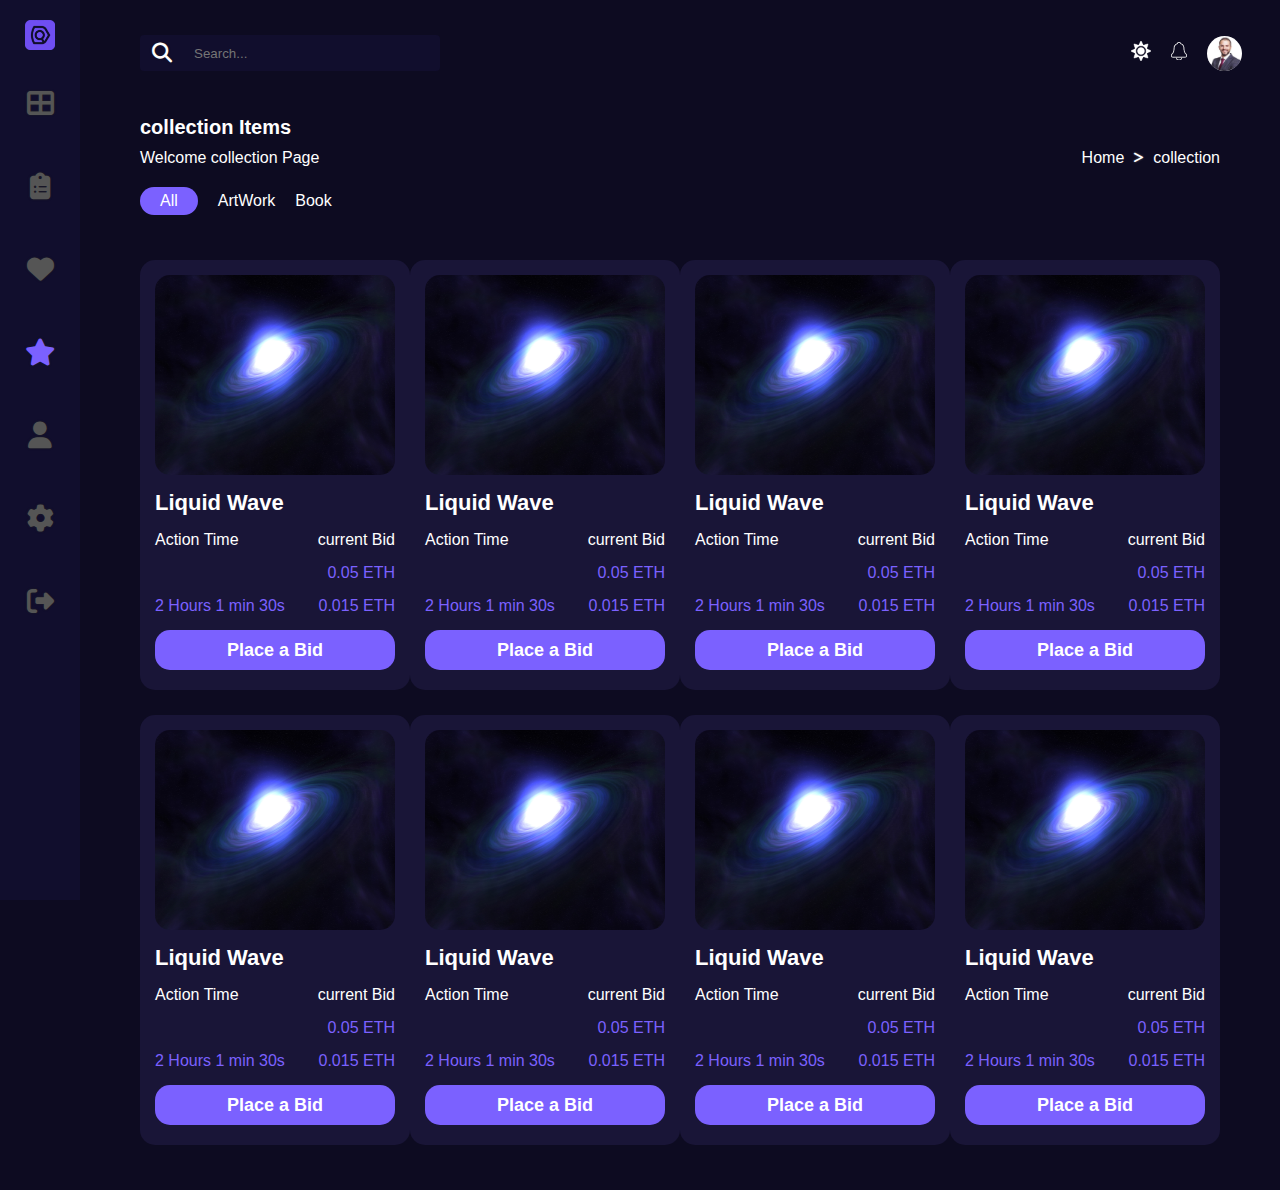
==== collection.html @ 8dcb8c50 "Navagation paths are added" ====
<!DOCTYPE html>
<html lang="en">
  <head>
    <meta charset="UTF-8" />
    <meta name="viewport" content="width=device-width, initial-scale=1.0" />
    <title>NFT MarketPlace</title>
    <link rel="stylesheet" href="style.css" />
    <link
      rel="stylesheet"
      href="https://cdnjs.cloudflare.com/ajax/libs/font-awesome/6.6.0/css/all.min.css"
    />
  </head>
  <body>
    <!-- Sidebar -->
    <nav class="sidebar">
      <div class="logo">
        <img src="Assets/images/logo.png" alt="Logo" />
      </div>
      <ul class="nav-links">
        <li>
          <a href="#"
            ><i class="fa-solid fa-table-cells-large"></i></a>
        </li>
        <li>
          <a href="#"
            ><i class="fa-solid fa-clipboard-list"></i></a>
        </li>
        <li>
          <a href="/Saved.html"
            ><i class="fa-solid fa-heart"></i></a>
        </li>
        <li>
          <a href="/collection.html"
            ><i class="fa-solid fa-star"  style="color: #7B61FF;"></i></a>
        </li>
        <li>
          <a href="/profile.html"
            ><i class="fa-solid fa-user"></i></a>
        </li>
        <li>
          <a href="/setting.html"
            ><i class="fa-solid fa-gear"></i></a>
        </li>
        <li>
          <a href="#"
            ><i class="fa-solid fa-right-from-bracket"></i></a>
        </li>
      </ul>
    </nav>

    <!-- Bottom Navbar for Mobile Devices -->
    <nav class="bottom-navbar">
      <ul class="bottom-nav-links">
        <li>
          <a href="#"
            ><img src="Assets/images/dashboard.svg" alt="Home" class="svg"
          /></a>
        </li>
        <li>
          <a href="#"
            ><img src="Assets/images/bid-active.png" alt="bid" class="svg"
          /></a>
        </li>
        <li>
          <a href="#"
            ><img src="Assets/images/heart.svg" alt="saved" class="svg"
          /></a>
        </li>
        <li>
          <a href="#"
            ><img src="Assets/images/star.svg" alt="starred" class="svg"
          /></a>
        </li>
        <li>
          <a href="#"
            ><img src="Assets/images/user.svg" alt="user" class="svg"
          /></a>
        </li>
        <li>
          <a href="#"
            ><img src="Assets/images/setting.svg" alt="setting" class="svg"
          /></a>
        </li>
        <li>
          <a href="#"
            ><img src="Assets/images/logout.svg" alt="logout" class="svg"
          /></a>
        </li>
      </ul>
    </nav>

    <!-- Main Content Area -->
    <div class="main-content">
      <!-- Header -->
      <header class="header">
        <div class="search-container">
          <button class="search-btn">
            <i class="fa-solid fa-magnifying-glass"></i>
          </button>
          <input type="text" placeholder="Search..." class="search-input" />
        </div>

        <div class="header-right">
          <!-- Theme Toggle -->
          <div class="theme-toggle">
            <button class="theme-btn">
              <img src="Assets/images/sun.png" alt="" />
            </button>
          </div>

          <!-- Notifications -->
          <div class="notifications">
            <button class="notif-btn">
              <img src="Assets/images/bell.png" alt="Notifications" />
            </button>
          </div>

          <!-- User Profile -->
          <div class="user-profile">
            <img
              src="Assets/images/avatar.jpg"
              alt="User Profile"
              class="profile-img"
            />
          </div>
        </div>
      </header>

      <main>
        <!-- Your main content goes here -->
        <div class="outerLayerOfMainSection">
          <div class="settingHeadingMainBox">
            <div class="settingHeadingMainBox1">collection Items</div>
            <div class="settingHeadingMainBox2">
              <div class="settingHeadingMainBox21">Welcome collection Page</div>
              <div class="settingHeadingMainBox22">
                <span class="SettingHome">Home</span>
                <span class="SettingHomeGreaterIcon"
                  ><i class="fa-solid fa-greater-than"></i
                ></span>
                <span class="SettingHome">collection</span>
              </div>
            </div>
          </div>
          <div class="collectionNavBox">
            <span class="collectionNavBox1 collectionNavBoxSpec">All</span>
            <span class="collectionNavBox1">ArtWork</span>
            <span class="collectionNavBox1">Book</span>
          </div>
          <div class="SavedMainCardContainer">
            <div class="SavedMainCardRow">
              <div class="SavedMainCard">
                <div class="cardImageBox">
                  <img src="Assets/images/3.jpg" alt="" />
                </div>

                <div class="line1">
                  <h3>Liquid Wave</h3>
                </div>
                <div class="line2 savedCardLine">
                  <div class="left">Action Time</div>
                  <div class="Right">current Bid</div>
                </div>
                <div class="line3 savedCardLine">
                  <div class="left"></div>
                  <div class="Right">0.05 ETH</div>
                </div>
                <div class="line4 savedCardLine">
                  <div class="left">2 Hours 1 min 30s</div>
                  <div class="Right">0.015 ETH</div>
                </div>
                <div class="line5">
                  <button>Place a Bid</button>
                </div>
              </div>
              <div class="SavedMainCard">
                <div class="cardImageBox">
                  <img src="Assets/images/3.jpg" alt="" />
                </div>

                <div class="line1">
                  <h3>Liquid Wave</h3>
                </div>
                <div class="line2 savedCardLine">
                  <div class="left">Action Time</div>
                  <div class="Right">current Bid</div>
                </div>
                <div class="line3 savedCardLine">
                  <div class="left"></div>
                  <div class="Right">0.05 ETH</div>
                </div>
                <div class="line4 savedCardLine">
                  <div class="left">2 Hours 1 min 30s</div>
                  <div class="Right">0.015 ETH</div>
                </div>
                <div class="line5">
                  <button>Place a Bid</button>
                </div>
              </div>
              <div class="SavedMainCard">
                <div class="cardImageBox">
                  <img src="Assets/images/3.jpg" alt="" />
                </div>

                <div class="line1">
                  <h3>Liquid Wave</h3>
                </div>
                <div class="line2 savedCardLine">
                  <div class="left">Action Time</div>
                  <div class="Right">current Bid</div>
                </div>
                <div class="line3 savedCardLine">
                  <div class="left"></div>
                  <div class="Right">0.05 ETH</div>
                </div>
                <div class="line4 savedCardLine">
                  <div class="left">2 Hours 1 min 30s</div>
                  <div class="Right">0.015 ETH</div>
                </div>
                <div class="line5">
                  <button>Place a Bid</button>
                </div>
              </div>
              <div class="SavedMainCard">
                <div class="cardImageBox">
                  <img src="Assets/images/3.jpg" alt="" />
                </div>

                <div class="line1">
                  <h3>Liquid Wave</h3>
                </div>
                <div class="line2 savedCardLine">
                  <div class="left">Action Time</div>
                  <div class="Right">current Bid</div>
                </div>
                <div class="line3 savedCardLine">
                  <div class="left"></div>
                  <div class="Right">0.05 ETH</div>
                </div>
                <div class="line4 savedCardLine">
                  <div class="left">2 Hours 1 min 30s</div>
                  <div class="Right">0.015 ETH</div>
                </div>
                <div class="line5">
                  <button>Place a Bid</button>
                </div>
              </div>
            </div>
            <div class="SavedMainCardRow">
                <div class="SavedMainCard">
                  <div class="cardImageBox">
                    <img src="Assets/images/3.jpg" alt="" />
                  </div>
  
                  <div class="line1">
                    <h3>Liquid Wave</h3>
                  </div>
                  <div class="line2 savedCardLine">
                    <div class="left">Action Time</div>
                    <div class="Right">current Bid</div>
                  </div>
                  <div class="line3 savedCardLine">
                    <div class="left"></div>
                    <div class="Right">0.05 ETH</div>
                  </div>
                  <div class="line4 savedCardLine">
                    <div class="left">2 Hours 1 min 30s</div>
                    <div class="Right">0.015 ETH</div>
                  </div>
                  <div class="line5">
                    <button>Place a Bid</button>
                  </div>
                </div>
                <div class="SavedMainCard">
                  <div class="cardImageBox">
                    <img src="Assets/images/3.jpg" alt="" />
                  </div>
  
                  <div class="line1">
                    <h3>Liquid Wave</h3>
                  </div>
                  <div class="line2 savedCardLine">
                    <div class="left">Action Time</div>
                    <div class="Right">current Bid</div>
                  </div>
                  <div class="line3 savedCardLine">
                    <div class="left"></div>
                    <div class="Right">0.05 ETH</div>
                  </div>
                  <div class="line4 savedCardLine">
                    <div class="left">2 Hours 1 min 30s</div>
                    <div class="Right">0.015 ETH</div>
                  </div>
                  <div class="line5">
                    <button>Place a Bid</button>
                  </div>
                </div>
                <div class="SavedMainCard">
                  <div class="cardImageBox">
                    <img src="Assets/images/3.jpg" alt="" />
                  </div>
  
                  <div class="line1">
                    <h3>Liquid Wave</h3>
                  </div>
                  <div class="line2 savedCardLine">
                    <div class="left">Action Time</div>
                    <div class="Right">current Bid</div>
                  </div>
                  <div class="line3 savedCardLine">
                    <div class="left"></div>
                    <div class="Right">0.05 ETH</div>
                  </div>
                  <div class="line4 savedCardLine">
                    <div class="left">2 Hours 1 min 30s</div>
                    <div class="Right">0.015 ETH</div>
                  </div>
                  <div class="line5">
                    <button>Place a Bid</button>
                  </div>
                </div>
                <div class="SavedMainCard">
                  <div class="cardImageBox">
                    <img src="Assets/images/3.jpg" alt="" />
                  </div>
  
                  <div class="line1">
                    <h3>Liquid Wave</h3>
                  </div>
                  <div class="line2 savedCardLine">
                    <div class="left">Action Time</div>
                    <div class="Right">current Bid</div>
                  </div>
                  <div class="line3 savedCardLine">
                    <div class="left"></div>
                    <div class="Right">0.05 ETH</div>
                  </div>
                  <div class="line4 savedCardLine">
                    <div class="left">2 Hours 1 min 30s</div>
                    <div class="Right">0.015 ETH</div>
                  </div>
                  <div class="line5">
                    <button>Place a Bid</button>
                  </div>
                </div>
              </div>
          </div>
        </div>
      </main>
    </div>

    <script src="script.js"></script>
  </body>
</html>
---- style.css ----
* {
    margin: 0;
    padding: 0;
    box-sizing: border-box;
}

:root {
    /* Common colors */
    --primary-purple: #7B61FF;
    --green: #31C48D;
    --red: #FF6B6B;
    --yellow: #FFC107;
    --chart-blue: #3498DB;
  
    /* Dark theme */
    --dark-bg: #0D0B21;
    --dark-card-bg: #191537;
    --dark-sidebar-bg: #110E2D;
    --dark-text: #FFFFFF;
    --dark-secondary-purple: #9C91FE;
  
    /* Light theme */
    --light-bg: #FFFFFF;
    --light-card-bg: #ededed;
    --light-text: #000000;
    --light-secondary-text: #6C757D;
    --light-border: #E9ECEF;
}

body {
    font-family: Arial, sans-serif;
    display: flex;
    flex-direction: column;
    background-color: var(--dark-bg);
    color: var(--dark-text);
    transition: background-color 0.3s, color 0.3s;
}

body.light-theme {
    background-color: var(--light-card-bg);
    color: var(--light-text);
}

/* Sidebar Styles */
.sidebar {
    position: fixed;
    width: 80px;
    height: 100%;
    background-color: var(--dark-sidebar-bg);
    color: var(--dark-text);
    padding-top: 20px;
    display: flex;
    flex-direction: column;
    align-items: center;
    transition: background-color 0.3s;
}

.light-theme .sidebar {
    background-color: #fff;
    color: var(--light-text);
}

.sidebar .logo img {
    width: 30px;
    margin: 0 auto;
    display: block;
}

.sidebar .nav-links a {
    display: flex;
    align-items: center;
}

.sidebar .nav-links img {
    width: 30px;
    height: 30px;
    margin-right: 10px;
    color: #555;
}

.sidebar .nav-links li {
    margin: 15px 0;
    color: #555;
}

.nav-links{
    padding-top: 15px;
    align-items: center;
    list-style: none;
    display: flex;
    flex-direction: column;
    gap: 5px;
}

.nav-links li a i{
    font-size: 27px;
}

.sidebar .nav-links a {
    text-decoration: none;
    color: #555;
    font-size: 18px;
    display: block;
    padding: 10px;
    border-radius: 8px;
    transition: background-color 0.3s ease;
}

.sidebar .nav-links a:hover {
    background-color: #2B2B3B;
}

/* Bottom Navbar for Mobile Devices */
.bottom-navbar {
    display: none;
    position: fixed;
    bottom: 0;
    left: 0;
    width: 100%;
    background-color: var(--dark-sidebar-bg);
    box-shadow: 0 -2px 10px rgba(0, 0, 0, 0.5);
    z-index: 1000;
    transition: background-color 0.3s;
}

.light-theme .bottom-navbar {
    background-color: var(--light-card-bg);
}

.bottom-navbar .bottom-nav-links {
    list-style: none;
    display: flex;
    justify-content: space-around;
    padding: 10px 0;
}

.bottom-navbar .bottom-nav-links li {
    flex: 1;
    text-align: center;
}

.bottom-navbar .bottom-nav-links a {
    text-decoration: none;
    color: white;
    font-size: 16px;
    display: block;
    padding: 8px 0;
    transition: color 0.3s ease;
}

.bottom-navbar .bottom-nav-links img {
    width: 30px;
    height: 30px;
    margin-right: 10px;
    color: var(--green);
}

.bottom-navbar .bottom-nav-links a:hover {
    color: #FFD700;
}

/* Main Content Area */
.main-content {
    margin-left: 100px;
    padding: 20px;
    width: calc(100% - 140px);
    transition: all 0.3s ease;
}

/* Header Styles */
.header {
    display: flex;
    align-items: center;
    justify-content: space-between;
    padding: 15px 20px;
    z-index: 1000;
    width: 90vw;
    transition: background-color 0.3s;
}

.light-theme .header {
    background-color: var(--light-card-bg);
}

.search-container {
    display: flex;
    flex: 1;
    max-width: 300px;
}

.search-input {
    flex: 1;
    padding: 6px 10px;
    border: none;
    border-radius: 0px 4px 4px 0px;
    outline: none;
    background-color: var(--dark-sidebar-bg);
    color: var(--dark-text);
    transition: background-color 0.3s, color 0.3s;
}

.light-theme .search-input {
    background-color: var(--light-bg);
    color: var(--light-text);
}

.search-btn {
    padding: 8px 12px;
    background-color: var(--dark-sidebar-bg);
    border: none;
    border-radius: 4px 0px 0px 4px;
    cursor: pointer;
}

.search-btn i{
    color: var(--light-bg);
    font-size: 20px;
}

.light-theme .search-btn ,  .light-theme .search-btn i {
    background-color: var(--light-bg);
    color: var(--light-text);
    color: var(--light-text);
}

.header-right {
    display: flex;
    align-items: center;
}

.theme-toggle {
    margin-right: 20px;
}

.theme-btn {
    background-color: transparent;
    border: none;
    font-size: 8px;
    cursor: pointer;
    color: white;
}

.theme-btn img{
    width: 20px;
}

.notifications {
    margin-right: 20px;
}

.notif-btn {
    background-color: transparent;
    border: none;
    font-size: 18px;
    cursor: pointer;
    color: white;
}

.user-profile {
    display: flex;
    align-items: center;
}

.user-profile .profile-img {
    width: 35px;
    height: 35px;
    border-radius: 50%;
    margin-right: 10px;
}

.user-profile .username {
    font-size: 16px;
}

/* Responsive Design */
@media screen and (max-width: 768px) {
    /* Hide sidebar */
    .sidebar {
        display: none;
    }

    .main-content {
        margin-left: 0px;
        width: 100%;
    }

    /* Show bottom navbar */
    .bottom-navbar {
        display: block;
    }

    .search-container {
        max-width: 400px;
    }

    .header-right {
        width: 50%;
        justify-content: end;
    }
}













/* setting page css start */

.outerLayerOfMainSection{
    margin-top: 30px;
    margin-left: 20px;
}

.settingHeadingMainBox{
    display: flex;
    flex-direction: column;
    gap: 5px;
}

.settingHeadingMainBox1{
    font-size: 20px;
    font-weight: 700;
    padding-bottom: 5px;
}

.settingHeadingMainBox2{
    display: flex;
    justify-content: space-between;
    align-items: center;
}

.settingHeadingMainBox22{
    display: flex;
    align-items: center;
}

.SettingHome{
    color: inherit;
}

.settingHeadingMainBox22 span i{
    text-shadow: 0 0 2px gray;
}

.SettingHomeGreaterIcon{
    font-size: 12px;
    font-weight: 900;
    padding: 0 10px 0 10px;
}

.settingNavbar ul{
    padding: 40px 0 20px 0;
    display: flex;
    list-style: none;
    column-gap: 30px;
}

.specialList{
    color: var(--primary-purple);
}

/* settingUserProfileForms css */

.settingUserProfileForms{
    display: flex;
    justify-content: space-between;
    align-items: center;
    padding:  40px 0 40px 0;
}

.settingUserProfileForm1Container{
    width: 48%;
}

.settingUserProfileForm1Heading{
    font-size: 22px;
    font-weight: 700;
}

.settingUserProfileForm form{
    width: 100%;
    height: 230px;
    margin-top: 15px;
    padding: 15px;
    background-color: var(--dark-sidebar-bg);
    display: flex;
    flex-direction: column;
    gap: 25px;
    border-radius: 5px;
    box-shadow: 0 0 2px rgb(70, 70, 70);
}

.light-theme .main-content main .outerLayerOfMainSection .settingUserProfileForms .settingUserProfileForm1Container .settingForm form, 
.light-theme .main-content main .outerLayerOfMainSection .settingPersonalInformationFormContainer .settingForm form{
    background-color: var(--light-sidebar-bg);
}

.settingUserForm1FullName{
    display: flex;
    flex-direction: column;
    gap: 8px;
}

.settingUserForm1FullName div input{
    width: 100%;
    height: 32px;
    border-radius: 5px;
    background-color: #191537;
    border: none;
}

.light-theme .main-content main .outerLayerOfMainSection .settingUserProfileForms .settingUserProfileForm1Container .settingForm form div div input, 
.light-theme .main-content main .outerLayerOfMainSection .settingPersonalInformationFormContainer .settingForm form div div input{
    background-color: var(--light-sidebar-bg);
    border: solid gray 1px;
}

.SubmitBtn button{
    height: 35px;
    width: 100px;
    background-color: var(--primary-purple);
    color: #fff;
    border-radius: 5px;
    cursor: pointer;
}



.settingUserForm1ProfileLogo img{
    height: 50px;
    width: auto;
}

.settingUserForm1Profile{
    display: flex;
    align-items: center;
    column-gap: 10px;
}


/* settingPersonalInformationFormContainer */

.settingPersonalInformationFormContainer{
    width: 100%;
}

.settingPersonalInformationForm{
    margin-top: 15px;
    background-color: var(--dark-sidebar-bg);
    display: flex;
    flex-direction: column;
    gap: 25px;
    border-radius: 5px;
    box-shadow: 0 0 2px rgb(70, 70, 70);
    padding: 15px;
}

.settingPersonalInformationFormFirstRow{
    display: flex;
    justify-content: space-between;
    gap: 20px;
}

.settingPersonalInformationFormColumn1{
    width: 50%;
}

.settingPersonalInformationFormColumn1 div input{
    width: 98%;
    height: 32px;
    border-radius: 5px;
    background-color: #191537;
    border: none;
}





/* Responsive Design */
@media screen and (max-width: 600px) {
    .main-content {
        min-width: calc(100% - 0px);
        padding: 0;
        padding-right: 20px;
    }

    .settingNavbar{
       overflow: hidden;
    }

    .settingUserProfileForms{
        display: flex;
        flex-direction: column;
        width: 100%;
        gap: 40px;
    }

    .settingUserProfileForm1Container{
        width: 100%;
    }

    .settingPersonalInformationFormFirstRow{
        display: flex;
        flex-direction: column;
    }

    .settingPersonalInformationFormFirstRow .settingPersonalInformationFormColumn1{
        width: 100%;
    }

    .settingPersonalInformationFormContainer{
        margin-bottom: 100px;
    }
}

/* setting page css end */



/* HomeScrollDown page css start */



.ActiveBidsHeading{
    padding-left:25px ;
    padding-top: 15px;
}

i{
    text-shadow: 0 0 2px #222;
}

th{
    padding-top: 10px;
    padding-bottom: 10px;
    /* background-color: #fff; */
    margin-bottom: 5px;
}

.activeBidDataTableContainer table{
    width: 180vmin;
    margin-left: 20px;
    border-collapse: collapse;
    margin-top: 20px;
    margin-bottom: 20px;
    overflow: scroll;
}

.activeBidDataTableContainer table tr th{
    text-align: left;
}

.activeBidDataTableContainer table tr td, .activeBidDataTableContainer table tr th{
    /* background-color: #31C48D; */
    border-bottom: 15px solid #0D0B21;
    padding-left: 20px;
    padding-top: 10px;
    padding-bottom: 5px;
}

.light-theme .main-content main .outerLayerOfMainSection  .activeBidDataTableContainer table tr td, .activeBidDataTableContainer table tr th{
    /* background-color: #31C48D; */
    border-bottom: 15px solid #ededed;
}

.activeBidDataTableContainer table tr{
    background-color: #191537;
}

.light-theme .main-content main .outerLayerOfMainSection .activeBidDataTableContainer table tr{
    background-color: #fff;
}

/* tr th{
    border-bottom: 1px solid #ddd;
} */

.activeBidDataTableContainer table tr th {
    text-align: left;
    padding: 10px;
    background-color: #0D0B21;
    border-bottom: 1px solid #ddd;
}

.light-theme .main-content main .outerLayerOfMainSection .activeBidDataTableContainer table thead tr th{
    background-color: #ededed;

}

.light-theme .main-content main .outerLayerOfMainSection .activeBidDataTableContainer table thead tr th{
    border-bottom: 1px solid #000;
}

.lastTdCell{
    border-top-right-radius: 40%;
    border-bottom-right-radius: 40%;
}

.firstTdCell{
    border-top-left-radius: 100px;
    border-bottom-left-radius: 100px;
}

.profileIcon img{
    height: 30px;
    width: auto;
    border-radius: 50%;
}

.activeBidDataTableContainer table .blankRow td, .activeBidDataTableContainer table .blankRow th{
    background-color: #0D0B21;
    border: none;
    max-height: 2px;
    border-bottom: 1px solid #0D0B21;

}

.light-theme .main-content main .outerLayerOfMainSection .activeBidDataTableContainer table .blankRow td,.light-theme .main-content main .outerLayerOfMainSection .activeBidDataTableContainer table .blankRow th{
    background-color: #ededed;
    /* border-bottom: 1px solid #0D0B21; */
}

/* HomeScrollDown page css end */


/* bid page css start */

.activeBidDataTableContainer{
    overflow: scroll;
}

.activeBidDataTableContainer::-webkit-scrollbar{
    display: none;
}

.BidSecondmaindiv{
    display: flex;
    justify-content: space-between;

}

.BidSecondmaindiv1{
    display: flex;
    align-items: center;
    background-color: #191537;
    height: 80px;
    width: 50vmin;
    margin: 20px;
    padding-left: 20px;
    border-radius: 20px;
}

.light-theme .main-content main .outerLayerOfMainSection .BidSecondmaindiv .BidSecondmaindiv1{
    background-color:  #fff;
    box-shadow: 0 0 2px #222;
}

.settingUserForm1ProfileLogoNameBox2{
font-size: 2.3vmin;
}

.bidMainBox{
    margin-left: 25px;
    margin-right: 30px;
    margin-top: 30px;
}

.bidMainContainer{
    display: flex;
    align-items: center;
    justify-content: space-between;
    margin: 15px 0 15px 0;
}

.settingUserForm1ProfileLogoNameBox1{
    font-size: 3.2vmin;
}

.profileIconLeftImage{
    height: 5.2vmin;
    width: 8vmin;
    border-radius: 20px;
    overflow: hidden;
}

.profileIconLeftImage img{
    width: 100%;
    height: auto;
}

.bidMainContainer{
    display: flex;
    justify-content: space-between;
    margin-right: 15px;
}


@media screen and (max-width: 600px){
  .BidSecondmaindiv{
    display: flex;
    flex-direction: column;
  }  

  .BidSecondmaindiv1{
    width: 90%;
  }

  .activeBidDataTableContainer{
    margin-bottom: 40px;
  }
}

/* bid page css start */

.SavedMainCardRow{
    margin: 25px 0 25px 0;
    display: flex;
    justify-content: space-between;
}

.SavedMainCard{
    height: 430px;
    width: 300px;
    background-color: #191537;
    padding: 15px;
    display: flex;
    flex-direction: column;
    display: flex;
    flex-direction: column;
    gap: 15px;
    border-radius: 15px;
}

.light-theme .main-content main .outerLayerOfMainSection .SavedMainCardContainer .SavedMainCardRow .SavedMainCard{
background-color: #fff;
box-shadow: 0 0 3px #222;
}

.SavedMainCardRow .SavedMainCard .savedCardLine{
    display: flex;
    justify-content: space-between;
    align-items: center;
}

.SavedMainCard .cardImageBox{
height: 200px;
width: 100%;
}

.SavedMainCard .cardImageBox img{
    height: 100%;
    width: 100%;
border-radius: 15px;
}

.line1 h3{
    font-weight: 800;
    font-size: 22px;
}

.line3, .line4{
    color: #7B61FF;
}

.line5 button{
    height: 40px;
    border-radius: 15px;
    background-color: #7B61FF;
    color: #fff;
    border: none;
    font-weight: 700;
    font-size: 18px;
    width: 100%;
}

.collectionNavBox{
    display: flex;
    gap: 20px;
    align-items: center;
    padding: 20px 0 20px 0;
}

.collectionNavBoxSpec{
    padding: 5px 20px 5px 20px;
    background-color: #7B61FF;
    border-radius: 30px;
}


@media screen and (max-width: 600px){
.SavedMainCardRow{
    display: flex;
    flex-direction: column;
    align-items: center;
    gap: 20px;
}
}


/* bid page css end */
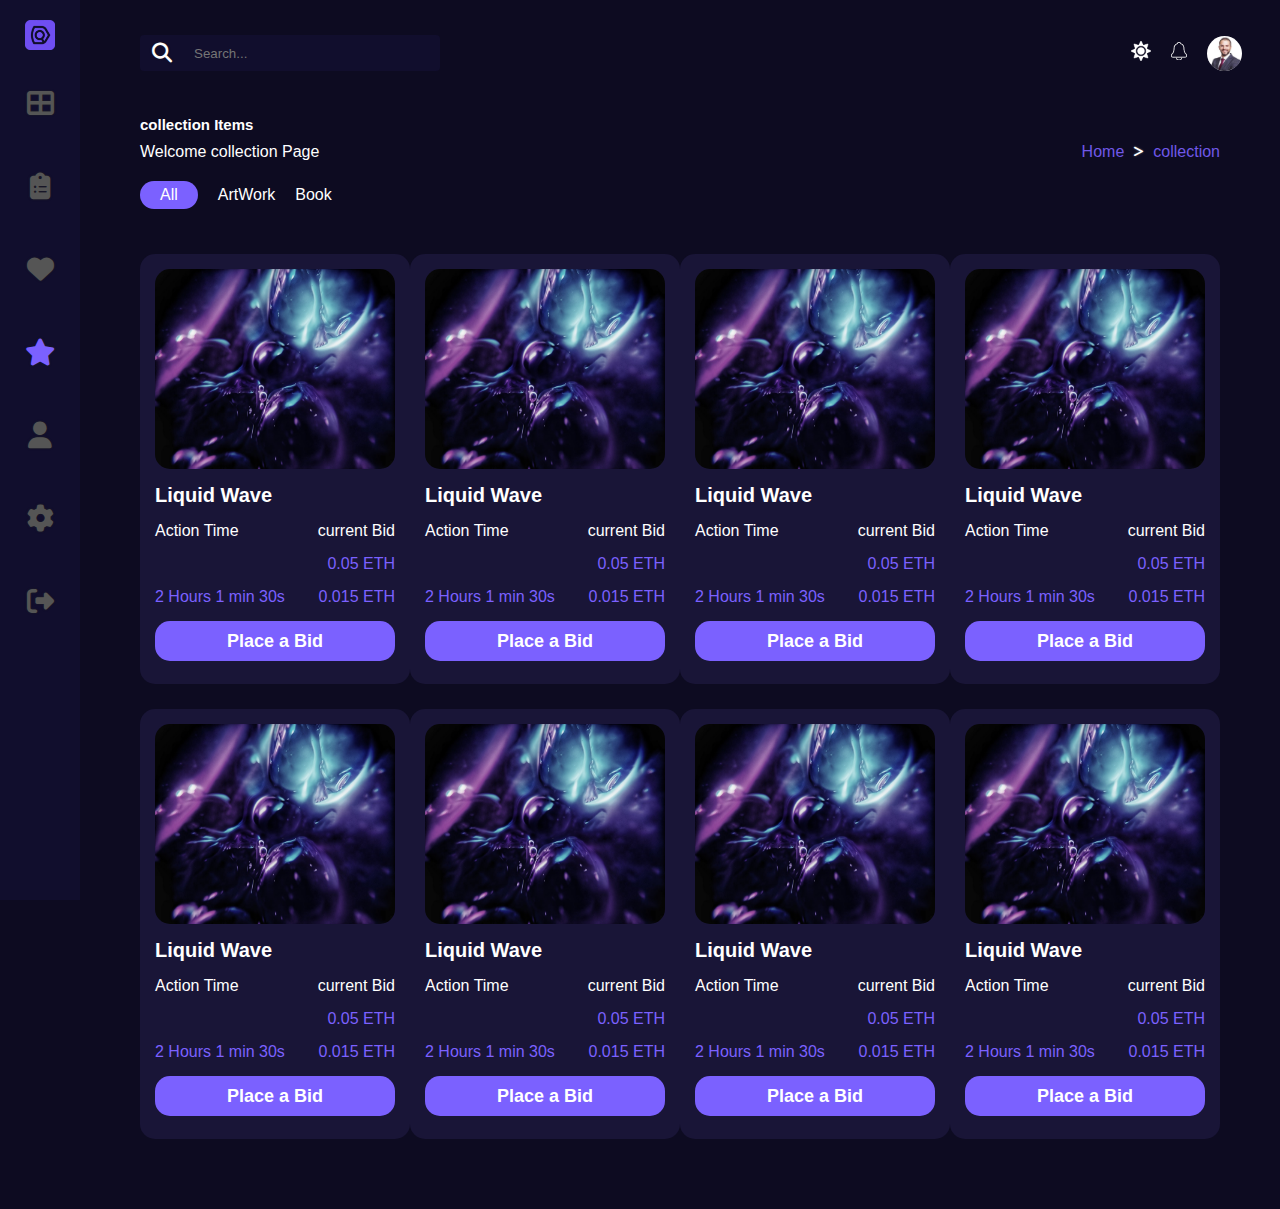
==== commit 2706097c: "Index and profile pages are added" ====
--- a/collection.html
+++ b/collection.html
@@ -18,11 +18,11 @@
       </div>
       <ul class="nav-links">
         <li>
-          <a href="#"
+          <a href="/index.html"
             ><i class="fa-solid fa-table-cells-large"></i></a>
         </li>
         <li>
-          <a href="#"
+          <a href="/HomeScrollDown.html"
             ><i class="fa-solid fa-clipboard-list"></i></a>
         </li>
         <li>
@@ -52,39 +52,32 @@
     <nav class="bottom-navbar">
       <ul class="bottom-nav-links">
         <li>
+          <a href="/index.html"
+            ><i class="fa-solid fa-table-cells-large"></i></a>
+        </li>
+        <li>
+          <a href="/HomeScrollDown.html"
+            ><i class="fa-solid fa-clipboard-list"></i></a>
+        </li>
+        <li>
+          <a href="/Saved.html"
+            ><i class="fa-solid fa-heart"></i></a>
+        </li>
+        <li>
+          <a href="/collection.html"
+            ><i class="fa-solid fa-star"  style="color: #7B61FF;"></i></a>
+        </li>
+        <li>
+          <a href="/profile.html"
+            ><i class="fa-solid fa-user"></i></a>
+        </li>
+        <li>
+          <a href="/setting.html"
+            ><i class="fa-solid fa-gear"></i></a>
+        </li>
+        <li>
           <a href="#"
-            ><img src="Assets/images/dashboard.svg" alt="Home" class="svg"
-          /></a>
-        </li>
-        <li>
-          <a href="#"
-            ><img src="Assets/images/bid-active.png" alt="bid" class="svg"
-          /></a>
-        </li>
-        <li>
-          <a href="#"
-            ><img src="Assets/images/heart.svg" alt="saved" class="svg"
-          /></a>
-        </li>
-        <li>
-          <a href="#"
-            ><img src="Assets/images/star.svg" alt="starred" class="svg"
-          /></a>
-        </li>
-        <li>
-          <a href="#"
-            ><img src="Assets/images/user.svg" alt="user" class="svg"
-          /></a>
-        </li>
-        <li>
-          <a href="#"
-            ><img src="Assets/images/setting.svg" alt="setting" class="svg"
-          /></a>
-        </li>
-        <li>
-          <a href="#"
-            ><img src="Assets/images/logout.svg" alt="logout" class="svg"
-          /></a>
+            ><i class="fa-solid fa-right-from-bracket"></i></a>
         </li>
       </ul>
     </nav>
@@ -151,7 +144,7 @@
             <div class="SavedMainCardRow">
               <div class="SavedMainCard">
                 <div class="cardImageBox">
-                  <img src="Assets/images/3.jpg" alt="" />
+                  <img src="Assets/images/NFT2.jpeg" alt="" />
                 </div>
 
                 <div class="line1">
@@ -175,7 +168,7 @@
               </div>
               <div class="SavedMainCard">
                 <div class="cardImageBox">
-                  <img src="Assets/images/3.jpg" alt="" />
+                  <img src="Assets/images/NFT2.jpeg" alt="" />
                 </div>
 
                 <div class="line1">
@@ -199,7 +192,7 @@
               </div>
               <div class="SavedMainCard">
                 <div class="cardImageBox">
-                  <img src="Assets/images/3.jpg" alt="" />
+                  <img src="Assets/images/NFT2.jpeg" alt="" />
                 </div>
 
                 <div class="line1">
@@ -223,7 +216,7 @@
               </div>
               <div class="SavedMainCard">
                 <div class="cardImageBox">
-                  <img src="Assets/images/3.jpg" alt="" />
+                  <img src="Assets/images/NFT2.jpeg" alt="" />
                 </div>
 
                 <div class="line1">
@@ -249,7 +242,7 @@
             <div class="SavedMainCardRow">
                 <div class="SavedMainCard">
                   <div class="cardImageBox">
-                    <img src="Assets/images/3.jpg" alt="" />
+                    <img src="Assets/images/NFT2.jpeg" alt="" />
                   </div>
   
                   <div class="line1">
@@ -273,7 +266,7 @@
                 </div>
                 <div class="SavedMainCard">
                   <div class="cardImageBox">
-                    <img src="Assets/images/3.jpg" alt="" />
+                    <img src="Assets/images/NFT2.jpeg" alt="" />
                   </div>
   
                   <div class="line1">
@@ -297,7 +290,7 @@
                 </div>
                 <div class="SavedMainCard">
                   <div class="cardImageBox">
-                    <img src="Assets/images/3.jpg" alt="" />
+                    <img src="Assets/images/NFT2.jpeg" alt="" />
                   </div>
   
                   <div class="line1">
@@ -321,7 +314,7 @@
                 </div>
                 <div class="SavedMainCard">
                   <div class="cardImageBox">
-                    <img src="Assets/images/3.jpg" alt="" />
+                    <img src="Assets/images/NFT2.jpeg" alt="" />
                   </div>
   
                   <div class="line1">
--- a/style.css
+++ b/style.css
@@ -1,582 +1,1801 @@
 * {
-    margin: 0;
-    padding: 0;
-    box-sizing: border-box;
+  margin: 0;
+  padding: 0;
+  box-sizing: border-box;
 }
 
 :root {
-    /* Common colors */
-    --primary-purple: #7B61FF;
-    --green: #31C48D;
-    --red: #FF6B6B;
-    --yellow: #FFC107;
-    --chart-blue: #3498DB;
-  
-    /* Dark theme */
-    --dark-bg: #0D0B21;
-    --dark-card-bg: #191537;
-    --dark-sidebar-bg: #110E2D;
-    --dark-text: #FFFFFF;
-    --dark-secondary-purple: #9C91FE;
-  
-    /* Light theme */
-    --light-bg: #FFFFFF;
-    --light-card-bg: #ededed;
-    --light-text: #000000;
-    --light-secondary-text: #6C757D;
-    --light-border: #E9ECEF;
+  /* Common colors */
+  --primary-purple: #7b61ff;
+  --green: #31c48d;
+  --red: #ff6b6b;
+  --yellow: #ffc107;
+  --chart-blue: #3498db;
+
+  /* Dark theme */
+  --dark-bg: #0d0b21;
+  --dark-card-bg: #191537;
+  --dark-sidebar-bg: #110e2d;
+  --dark-text: #ffffff;
+  --dark-secondary-purple: #9c91fe;
+
+  /* Light theme */
+  --light-bg: #ffffff;
+  --light-card-bg: #ededed;
+  --light-text: #000000;
+  --light-secondary-text: #6c757d;
+  --light-border: #e9ecef;
 }
 
 body {
-    font-family: Arial, sans-serif;
+  font-family: Arial, sans-serif;
+  display: flex;
+  flex-direction: column;
+  background-color: var(--dark-bg);
+  color: var(--dark-text);
+  transition: background-color 0.3s, color 0.3s;
+}
+
+body.light-theme {
+  background-color: var(--light-card-bg);
+  color: var(--light-text);
+}
+
+/* Sidebar Styles */
+.sidebar {
+  position: fixed;
+  width: 80px;
+  height: 100%;
+  background-color: var(--dark-sidebar-bg);
+  color: var(--dark-text);
+  padding-top: 20px;
+  display: flex;
+  flex-direction: column;
+  align-items: center;
+  transition: background-color 0.3s;
+}
+
+.light-theme .sidebar {
+  background-color: #fff;
+  color: var(--light-text);
+}
+
+.sidebar .logo img {
+  width: 30px;
+  margin: 0 auto;
+  display: block;
+}
+
+.sidebar .nav-links a {
+  display: flex;
+  align-items: center;
+}
+
+.sidebar .nav-links img {
+  width: 30px;
+  height: 30px;
+  margin-right: 10px;
+  color: #555;
+}
+
+.sidebar .nav-links li {
+  margin: 15px 0;
+  color: #555;
+}
+
+.nav-links {
+  padding-top: 15px;
+  align-items: center;
+  list-style: none;
+  display: flex;
+  flex-direction: column;
+  gap: 5px;
+}
+
+.nav-links li a i {
+  font-size: 27px;
+}
+
+.sidebar .nav-links a {
+  text-decoration: none;
+  color: #555;
+  font-size: 18px;
+  display: block;
+  padding: 10px;
+  border-radius: 8px;
+  transition: background-color 0.3s ease;
+}
+
+.sidebar .nav-links a:hover {
+  background-color: #2b2b3b;
+}
+
+/* Bottom Navbar for Mobile Devices */
+.bottom-navbar {
+  display: none;
+  position: fixed;
+  bottom: 0;
+  left: 0;
+  width: 100%;
+  background-color: var(--dark-sidebar-bg);
+  box-shadow: 0 -2px 10px rgba(0, 0, 0, 0.5);
+  z-index: 1000;
+  transition: background-color 0.3s;
+}
+
+.light-theme .bottom-navbar {
+  background-color: var(--light-card-bg);
+}
+
+.bottom-navbar .bottom-nav-links {
+  list-style: none;
+  display: flex;
+  justify-content: space-around;
+  padding: 10px 0;
+}
+
+.bottom-navbar .bottom-nav-links li {
+  flex: 1;
+  text-align: center;
+}
+
+.bottom-navbar .bottom-nav-links a {
+  text-decoration: none;
+  color: white;
+  font-size: 16px;
+  display: block;
+  padding: 8px 0;
+  transition: color 0.3s ease;
+}
+
+.bottom-navbar .bottom-nav-links img {
+  width: 30px;
+  height: 30px;
+  margin-right: 10px;
+  color: var(--green);
+}
+
+.bottom-navbar .bottom-nav-links a:hover {
+  color: #ffd700;
+}
+
+/* Main Content Area */
+.main-content {
+  margin-left: 100px;
+  padding: 20px;
+  width: calc(100% - 140px);
+  transition: all 0.3s ease;
+}
+
+/* Header Styles */
+.header {
+  display: flex;
+  align-items: center;
+  justify-content: space-between;
+  padding: 15px 20px;
+  z-index: 1000;
+  width: 90vw;
+  transition: background-color 0.3s;
+}
+
+.light-theme .header {
+  background-color: var(--light-card-bg);
+}
+
+.search-container {
+  display: flex;
+  flex: 1;
+  max-width: 300px;
+}
+
+.search-input {
+  flex: 1;
+  padding: 6px 10px;
+  border: none;
+  border-radius: 0px 4px 4px 0px;
+  outline: none;
+  background-color: var(--dark-sidebar-bg);
+  color: var(--dark-text);
+  transition: background-color 0.3s, color 0.3s;
+}
+
+.light-theme .search-input {
+  background-color: var(--light-bg);
+  color: var(--light-text);
+}
+
+.search-btn {
+  padding: 8px 12px;
+  background-color: var(--dark-sidebar-bg);
+  border: none;
+  border-radius: 4px 0px 0px 4px;
+  cursor: pointer;
+}
+
+.search-btn i {
+  color: var(--light-bg);
+  font-size: 20px;
+}
+
+.light-theme .search-btn,
+.light-theme .search-btn i {
+  background-color: var(--light-bg);
+  color: var(--light-text);
+  color: var(--light-text);
+}
+
+.header-right {
+  display: flex;
+  align-items: center;
+}
+
+.theme-toggle {
+  margin-right: 20px;
+}
+
+.theme-btn {
+  background-color: transparent;
+  border: none;
+  font-size: 8px;
+  cursor: pointer;
+  color: white;
+}
+
+.theme-btn img {
+  width: 20px;
+}
+
+.notifications {
+  margin-right: 20px;
+}
+
+.notif-btn {
+  background-color: transparent;
+  border: none;
+  font-size: 18px;
+  cursor: pointer;
+  color: white;
+}
+
+.user-profile {
+  display: flex;
+  align-items: center;
+}
+
+.user-profile .profile-img {
+  width: 35px;
+  height: 35px;
+  border-radius: 50%;
+  margin-right: 10px;
+}
+
+.user-profile .username {
+  font-size: 16px;
+}
+
+/* Responsive Design */
+@media screen and (max-width: 768px) {
+  /* Hide sidebar */
+  .sidebar {
+    display: none;
+  }
+
+  .main-content {
+    margin-left: 0px;
+    width: 100%;
+  }
+
+  /* Show bottom navbar */
+  .bottom-navbar {
+    display: block;
+  }
+
+  .search-container {
+    max-width: 400px;
+  }
+
+  .header-right {
+    width: 50%;
+    justify-content: end;
+  }
+}
+
+/* index page css start */
+
+/* hero section style */
+
+.HomeMain {
+  margin-bottom: 10vmin;
+}
+
+.hero-section {
+  display: flex;
+  justify-content: space-around;
+  width: 90vw;
+  margin-top: 50px;
+}
+
+.hero-section .hero-left {
+  width: 45%;
+  height: 230px;
+  background: url(Assets/images/nftbg.jpg) no-repeat center center;
+  background-size: cover;
+  border-radius: 20px;
+  padding: 25px;
+  padding-top: 45px;
+  position: relative;
+  color: white;
+  display: flex;
+  flex-direction: column;
+  gap: 10px;
+}
+
+.hero-section .hero-left::before {
+  content: "";
+  position: absolute;
+  top: 0;
+  left: 0;
+  width: 100%;
+  height: 100%;
+  background: url(Assets/images/Cover.png) no-repeat center center;
+  background-size: cover;
+  opacity: 0.5;
+  border-radius: 20px;
+  z-index: 1;
+}
+
+.hero-left h2,
+.hero-left p,
+.hero-left .btn-row {
+  position: relative;
+  z-index: 3;
+}
+
+.hero-left h2 {
+  font-size: 24px;
+  margin-bottom: 8px;
+}
+
+.hero-left p {
+  font-size: 14px;
+  font-weight: 400;
+  line-height: 21px;
+}
+
+.hero-left .btn-row {
+  display: flex;
+  width: 200px;
+  height: 40px;
+  margin-top: 10px;
+  gap: 10px;
+}
+
+.btn1,
+.btn2 {
+  /* width: 50%; */
+  color: #fff;
+  border-radius: 10px;
+  border: none;
+  cursor: pointer;
+  position: relative;
+  transition: background-color 0.3s ease;
+  z-index: 4;
+  padding: 0px 40px 0 40px;
+  margin-right: 10px;
+}
+
+.btn1 {
+  background: #6f4ff2;
+}
+
+.btn2 {
+  background: #ea2337;
+}
+
+.btn1:hover,
+.btn2:hover {
+  opacity: 0.9;
+}
+
+.hero-right {
+  display: flex;
+  width: 45%;
+  height: 230px;
+  justify-content: center;
+  align-items: center;
+  background-color: var(--dark-card-bg);
+  border-radius: 20px;
+  padding: 25px;
+}
+
+.light-theme .hero-right {
+  background-color: var(--light-bg);
+  box-shadow: 0 0 1px #555;
+}
+
+.hero-right-left {
+  flex: 1;
+  padding-right: 20px;
+  position: relative;
+}
+
+.nft-image {
+  width: 100%;
+  height: 160px;
+  border-radius: 10px;
+}
+
+.hero-right-right {
+  flex: 2;
+  display: flex;
+  flex-direction: column;
+  justify-content: space-between;
+  padding-top: 10px;
+}
+
+.user {
+  display: flex;
+  align-items: center;
+  padding: 5px;
+}
+
+.user-avatar {
+  width: 50px;
+  height: 50px;
+  border-radius: 50%;
+  margin-right: 10px;
+  object-fit: cover;
+}
+
+.status-dot {
+  width: 10px;
+  height: 10px;
+  background-color: var(--green);
+  border-radius: 50%;
+  margin-left: 5px;
+}
+
+.data {
+  display: flex;
+  flex-direction: column;
+  gap: 10px;
+}
+
+.data h2 {
+  font-size: 1.4rem;
+}
+
+.auction-info {
+  font-size: 0.9rem;
+  margin-bottom: 10px;
+  display: flex;
+  justify-content: space-between;
+}
+
+.bid-time {
+  font-size: 0.9rem;
+  display: flex;
+  justify-content: space-between;
+}
+
+.bid-time span {
+  margin-right: 10px;
+}
+
+.buttons {
+  display: flex;
+  justify-content: space-between;
+  padding-bottom: 10px;
+}
+
+.place-bid {
+  background-color: #6c63ff;
+  color: white;
+  border: none;
+  border-radius: 10px;
+  padding: 10px 20px;
+  cursor: pointer;
+  transition: background-color 0.3s ease;
+}
+
+.details {
+  background-color: #ff5858;
+  color: white;
+  border: none;
+  border-radius: 10px;
+  padding: 10px 20px;
+  cursor: pointer;
+  transition: background-color 0.3s ease;
+}
+
+.place-bid:hover,
+.details:hover {
+  opacity: 0.9;
+}
+
+.status-row {
+  display: flex;
+  justify-content: space-between;
+  margin: 20px 15px;
+}
+
+.status-row h3 {
+  font-weight: 500;
+}
+
+.status-row ul {
+  display: flex;
+  list-style: none;
+}
+
+.status-row ul li > a {
+  color: var(--dark-text);
+  margin-right: 10px;
+  padding: 10px;
+  text-decoration: none;
+  transition: 0.3s ease-in-out;
+}
+
+.light-theme .status-row ul li > a {
+  color: var(--light-text);
+}
+
+.light-theme .status-row ul li > a:hover {
+  color: var(--dark-text);
+}
+
+.status-row ul li > a:hover {
+  background-color: var(--primary-purple);
+  border-radius: 20px;
+}
+
+/* card style */
+
+.auction-main {
+  display: grid;
+  grid-template-columns: repeat(4, 1fr);
+  gap: 20px;
+  padding: 20px;
+}
+
+.auction-card {
+  width: 260px;
+  background-color: var(--dark-card-bg);
+  border-radius: 10px;
+  overflow: hidden;
+  font-family: "Poppins", sans-serif;
+  box-shadow: 0 0 10px rgba(0, 0, 0, 0.2);
+}
+
+.light-theme .auction-card {
+  background-color: var(--light-card-bg);
+}
+
+.card-image {
+  width: 100%;
+  height: 160px;
+  overflow: hidden;
+  padding: 10px;
+}
+
+.card-image img {
+  width: 100%;
+  height: 100%;
+  object-fit: cover;
+  border-radius: 10px;
+}
+
+.card-content {
+  padding: 16px;
+}
+
+.card-content h3 {
+  margin: 0;
+  font-size: 18px;
+  font-weight: 600;
+}
+
+.auction-details {
+  display: flex;
+  justify-content: space-between;
+  font-size: 14px;
+  margin: 8px 0;
+}
+
+.bid-details {
+  display: flex;
+  justify-content: space-between;
+  align-items: center;
+  margin-bottom: 16px;
+}
+
+.auction-time {
+  font-size: 16px;
+  font-weight: 600;
+  color: #b0b3c5;
+}
+
+.current-bid {
+  text-align: right;
+  color: #b0b3c5;
+}
+
+.eth-value {
+  display: block;
+  font-size: 16px;
+  font-weight: 600;
+  color: #8d83f8;
+}
+
+.next-bid {
+  font-size: 14px;
+  color: #b0b3c5;
+}
+
+.bid-button {
+  width: 100%;
+  padding: 12px 0;
+  background-color: #8d83f8;
+  border: none;
+  border-radius: 8px;
+  color: #ffffff;
+  font-size: 16px;
+  font-weight: 600;
+  cursor: pointer;
+  transition: background-color 0.3s ease;
+}
+
+.bid-button:hover {
+  background-color: #7a72f4;
+}
+
+/* dashboard satyle */
+.dashboard {
+  display: flex;
+  justify-content: space-evenly;
+  align-items: center;
+}
+
+.trendindBid {
+  width: 250px;
+  height: 350px;
+}
+
+.trendindBid h3 {
+  font-size: 18px;
+  font-weight: 600;
+  line-height: 27px;
+  padding-bottom: 20px;
+}
+
+.trendindBid-card {
+  display: flex;
+  justify-content: space-around;
+  height: 70px;
+  padding: 10px;
+  border-radius: 20px;
+  margin-bottom: 30px;
+  background-color: var(--dark-card-bg);
+}
+
+.light-theme .trendindBid-card {
+  background-color: var(--light-bg);
+}
+
+.cardImg1 {
+  width: 50px;
+  height: 50px;
+  border-radius: 50%;
+  background-color: var(--primary-purple);
+  text-align: center;
+  padding-top: 5%;
+  margin-right: 10px;
+}
+
+.cardImg2 {
+  width: 50px;
+  height: 50px;
+  border-radius: 50%;
+  background-color: var(--red);
+  text-align: center;
+  padding-top: 5%;
+  margin-right: 10px;
+}
+
+.cardImg3 {
+  width: 50px;
+  height: 50px;
+  border-radius: 50%;
+  background-color: #50bb25;
+  text-align: center;
+  padding-top: 6%;
+  margin-right: 10px;
+}
+
+.cardImg1,
+.cardImg2,
+.cardImg3 i {
+  font-size: 20px;
+  font-weight: 900;
+  color: #ffffff;
+}
+
+.cardNum .price {
+  font-size: 20px;
+  font-weight: 600;
+}
+
+.cardNum .skill {
+  font-size: 15px;
+  font-weight: 400px;
+  color: #68676e;
+}
+
+.cardTrend p {
+  font-size: 15px;
+  font-weight: 400;
+  color: var(--yellow);
+}
+
+.cardTrend2 p {
+  font-size: 15px;
+  font-weight: 400;
+  color: var(--red);
+}
+
+.ethprice {
+  width: 518px;
+  height: 350px;
+}
+
+.ethprice h3 {
+  font-size: 18px;
+  font-weight: 600;
+  line-height: 27px;
+  margin-left: 10px;
+  padding-bottom: 20px;
+}
+
+.eth-card {
+  width: 100%;
+  height: 80%;
+  background-color: var(--dark-card-bg);
+  padding: 10px;
+  border-radius: 20px;
+}
+
+.light-theme .eth-card {
+  background-color: var(--light-bg);
+}
+
+.chart-img {
+  width: 100%;
+  height: 100%;
+  border-radius: 20px;
+  object-fit: contain;
+}
+
+.statistics {
+  width: 360px;
+  height: 350px;
+}
+
+.statistics h3 {
+  font-size: 18px;
+  font-weight: 600;
+  line-height: 27px;
+  margin-left: 10px;
+  padding-bottom: 20px;
+}
+
+.stat-card {
+  width: 100%;
+  height: 80%;
+  background-color: var(--dark-card-bg);
+  padding: 10px;
+  border-radius: 20px;
+}
+
+.light-theme .stat-card {
+  background-color: var(--light-bg);
+}
+
+.stat-img {
+  width: 100%;
+  height: auto;
+  max-height: 80%;
+  border-radius: 20px;
+  object-fit: contain;
+  margin-bottom: 15px;
+}
+
+.legend {
+  display: flex;
+  justify-content: center;
+  gap: 20px;
+  width: 100%;
+}
+.artwork,
+.cancel {
+  display: flex;
+  align-items: center;
+  margin-left: 10px;
+}
+.dot {
+  width: 15px;
+  height: 15px;
+  border-radius: 50%;
+  border: 1px solid #fff;
+  margin-right: 5px;
+  display: inline-block;
+}
+.artwork .dot {
+  background-color: #8a2be2;
+}
+.cancel .dot {
+  background-color: #3a3a5a;
+}
+.art {
+  margin: 0;
+  font-size: 14px;
+  font-weight: 400;
+  color: #68676e;
+}
+
+.dashboard2 {
+  display: flex;
+  justify-content: space-between;
+  margin-top: 20px;
+}
+
+.recent-activity {
+  width: 450px;
+  height: 450px;
+}
+
+.info {
+  display: flex;
+  justify-content: space-between;
+  margin-bottom: 20px;
+}
+.info h3 {
+  font-size: 18px;
+  font-weight: 600;
+  line-height: 27px;
+}
+.info p > a {
+  font-size: 15px;
+  font-weight: 400;
+  text-decoration: none;
+}
+
+.activity-card1,
+.activity-card,
+.activity-card5 {
+  display: flex;
+  justify-content: space-evenly;
+  align-items: center;
+  width: 100%;
+  height: 75px;
+  background-color: var(--dark-card-bg);
+}
+.light-theme .activity-card1 {
+  background-color: var(--light-bg);
+}
+.light-theme .activity-card {
+  background-color: var(--light-bg);
+}
+.light-theme .activity-card5 {
+  background-color: var(--light-bg);
+}
+
+.activity-card1 {
+  border-radius: 20px 20px 0 0;
+}
+.activity-card5 {
+  border-radius: 0 0 20px 20px;
+}
+
+.light-theme .main-activity {
+  background-color: #fff;
+  border-radius: 15px;
+}
+
+.user-avatar2 {
+  width: 50px;
+  height: 50px;
+  border-radius: 50%;
+  object-fit: cover;
+}
+
+.card-detail {
+  display: flex;
+  flex-direction: column;
+  justify-content: start;
+  align-items: start;
+  width: 200px;
+}
+.card-name {
+  font-size: 16px;
+  font-weight: 600;
+  line-height: 24px;
+}
+.card-data,
+.card-time {
+  font-size: 14px;
+  font-weight: 400;
+  line-height: 21px;
+}
+.card-time {
+  color: #68676e;
+}
+hr {
+  height: 1px;
+  color: #d6dbde;
+  background: #d6dbde;
+  font-size: 0;
+  border: 0.2px;
+}
+
+.top-creators {
+  width: 740px;
+  height: 450px;
+}
+
+.top-creators h3 {
+  font-size: 18px;
+  font-weight: 600;
+  line-height: 27px;
+  margin-left: 10px;
+  padding-bottom: 20px;
+}
+
+.creator {
+  display: grid;
+  grid-template-columns: repeat(2, 1fr);
+  gap: 20px;
+}
+
+.creator-card {
+  display: flex;
+  justify-content: space-evenly;
+  align-items: center;
+  width: 350px;
+  height: 80px;
+  padding: 20px;
+  border-radius: 20px;
+  background-color: var(--dark-card-bg);
+}
+.light-theme .creator-card {
+  background-color: var(--light-bg);
+}
+.crearor-cardImg {
+  margin-right: 20px;
+}
+.btn {
+  width: 80px;
+  border: 1px solid #6f4ff2;
+  border-radius: 15px;
+  background: none;
+  font-size: 15px;
+  font-weight: 600;
+  padding: 5px;
+  cursor: pointer;
+  color: var(--dark-text);
+  transition: 0.2s ease-in;
+}
+
+.btnstyle {
+  cursor: pointer;
+}
+
+.btn:hover {
+  background-color: #6f4ff2;
+}
+.light-theme .btn {
+  color: var(--light-text);
+}
+
+.line5 button {
+  cursor: pointer;
+}
+
+.BidBtn {
+  padding: 9px 30px 9px 30px;
+  background-color: #6f4ff2;
+  border-radius: 10px;
+  color: var(--light-bg);
+  font-weight: 600;
+  font-size: 15px;
+}
+
+/* Responsive Design */
+@media screen and (max-width: 768px) {
+  .hero-section {
+    flex-direction: column;
+    /* height: 90vh; */
+    width: 110%;
+    align-items: center;
+    justify-content: space-evenly;
+    padding-left: 20px;
+  }
+
+  .hero-section .hero-left,
+  .hero-right {
+    width: 100%;
+  }
+
+  .hero-section .hero-left {
+    height: 250px;
+    width: 100%;
+    /* margin-bottom: 20px; */
+  }
+
+  .hero-right {
+    flex-direction: column;
+    height: fit-content;
+    width: 100%;
+    margin-top: 20px;
+  }
+
+  .hero-right-left {
+    width: 100%;
+    padding-right: 0;
+    margin-bottom: 10px;
+  }
+
+  .nft-image {
+    height: 200px;
+  }
+
+  .hero-right-right {
+    width: 100%;
+  }
+
+  .buttons {
+    justify-content: space-around;
+  }
+
+  .place-bid,
+  .details {
+    font-size: 0.8rem;
+    padding: 10px 10px;
+  }
+
+  .settingHeadingMainBox1 {
+    font-size: 15px;
+  }
+
+  .settingHeadingMainBox21 {
+    max-width: 40%;
+    font-size: 12px;
+  }
+
+  .line1 h3 {
+    font-size: 10px;
+  }
+
+  .settingHeadingMainBox22 span {
+    font-size: 10px;
+  }
+
+  .collectionNavBox1 {
+    font-size: 10px;
+  }
+
+  .status-row ul li > a {
+    font-size: 0.8rem;
+    margin-right: 10px;
+    justify-content: space-between;
+  }
+
+  .auction-main {
+    grid-template-columns: 1fr;
+    justify-items: center;
+  }
+
+  .auction-card {
+    width: 95%;
+  }
+
+  .dashboard,
+  .dashboard2 {
+    flex-direction: column;
+  }
+
+  .trendindBid,
+  .ethprice {
+    width: 350px;
+  }
+
+  .recent-activity,
+  .top-creators {
+    width: 350px;
+    overflow: hidden;
+  }
+
+  .card-detail {
+    width: 150px;
+  }
+
+  .creator {
+    grid-template-columns: 1fr;
+    justify-items: center;
+  }
+  .creator-card {
+    width: 95%;
+  }
+}
+
+/* index page css end */
+
+/* homescroll bid css start */
+
+.homeScrollInfoBoxes {
+  display: flex;
+  align-items: center;
+  justify-content: space-between;
+  margin: 30px 0 30px 0;
+}
+
+.homeScrollInfoBox {
+  display: flex;
+  gap: 30px;
+  padding: 20px;
+  width: 300px;
+  background-color: #191537;
+  align-items: start;
+  border-radius: 20px;
+}
+
+.light-theme .homeScrollInfoBox {
+  background-color: var(--light-bg);
+}
+
+.lefthomeScrollInfoImage {
+  height: 50px;
+  width: 50px;
+}
+
+.lefthomeScrollInfoImage img {
+  height: 100%;
+  width: 100%;
+}
+
+.righthomeScrollInfoBox {
+  display: grid;
+  gap: 5px;
+}
+
+.righthomeScrollInfoBox h3 {
+  font-size: 25px;
+}
+
+@media screen and (max-width: 768px) {
+  .homeScrollMain {
+    margin-left: 20px;
+  }
+
+  .homeScrollInfoBoxes {
     display: flex;
     flex-direction: column;
-    background-color: var(--dark-bg);
-    color: var(--dark-text);
-    transition: background-color 0.3s, color 0.3s;
-}
-
-body.light-theme {
-    background-color: var(--light-card-bg);
-    color: var(--light-text);
-}
-
-/* Sidebar Styles */
-.sidebar {
-    position: fixed;
-    width: 80px;
-    height: 100%;
-    background-color: var(--dark-sidebar-bg);
-    color: var(--dark-text);
-    padding-top: 20px;
+    gap: 10px;
+  }
+
+  .righthomeScrollInfoBox h3 {
+    font-size: 15px;
+  }
+
+  .righthomeScrollInfoBox p {
+    font-size: 12px;
+  }
+
+  .lefthomeScrollInfoImage {
+    height: 30px;
+    width: 30px;
+  }
+}
+
+/* homescroll bid css end */
+
+/* Profile css start */
+
+.profileMain {
+  margin-left: 30px;
+  margin-top: 30px;
+}
+
+.profile-nav {
+  margin-top: 80px;
+  width: 88vw;
+}
+
+.profile-info {
+  display: flex;
+  justify-content: space-between;
+  padding-right: 20px;
+}
+
+.welcome {
+  font-size: 15px;
+  font-weight: 400;
+  line-height: 21px;
+}
+
+.profile-navLink a {
+  text-decoration: none;
+  font-size: 15px;
+  font-weight: 400;
+  line-height: 21px;
+}
+
+.main-data {
+  display: flex;
+  justify-content: start;
+  width: 88vw;
+}
+
+.profile-data {
+  width: 380px;
+  height: 300px;
+  border-radius: 10px;
+  margin-top: 30px;
+  margin-right: 30px;
+  padding: 20px;
+  background-color: var(--dark-card-bg);
+}
+
+.light-theme .profile-data {
+  background-color: var(--light-bg);
+}
+
+.user-avatar {
+  width: 50px;
+  height: 50px;
+  border-radius: 50%;
+  border: 2px solid #ffffff;
+  object-fit: cover;
+}
+
+.profile-data h3,
+.following h3 {
+  font-size: 18px;
+  font-weight: 600;
+  line-height: 27px;
+  padding-bottom: 10px;
+}
+
+.profile-data p {
+  font-size: 15px;
+  font-weight: 400;
+  line-height: 21px;
+  padding-bottom: 20px;
+}
+
+.security {
+  display: flex;
+  flex-direction: column;
+}
+
+.security-option1 i,
+.security-option2 i {
+  font-size: 20px;
+  font-weight: 900;
+  line-height: 16px;
+  margin-right: 10px;
+  color: #ffffff;
+  padding: 15px;
+}
+
+.security-option1 i {
+  background-color: #50bb25;
+  border-radius: 50%;
+}
+
+.security-option1,
+.security-option2 {
+  color: #6f4ff2;
+}
+
+.security-option2 i {
+  background-color: #6f4ff2;
+  border-radius: 50%;
+}
+
+hr {
+  height: 1px;
+  color: #d6dbde;
+  background: #d6dbde;
+  margin: 10px 0 10px 0;
+  font-size: 0;
+  border: 0.2px;
+}
+
+.following {
+  width: 740px;
+  height: 220px;
+  margin-top: 100px;
+}
+
+.following h3 {
+  font-size: 18px;
+  font-weight: 600;
+  line-height: 27px;
+  margin-left: 10px;
+  padding-bottom: 10px;
+}
+
+.follow {
+  display: grid;
+  grid-template-columns: repeat(2, 1fr);
+  gap: 20px;
+}
+
+.follow-card {
+  display: flex;
+  justify-content: space-evenly;
+  align-items: center;
+  width: 350px;
+  height: 80px;
+  padding: 20px;
+  border-radius: 20px;
+  background-color: var(--dark-card-bg);
+}
+
+.light-theme .follow-card {
+  background-color: var(--light-bg);
+}
+
+.follow-cardImg {
+  margin-right: 20px;
+}
+
+.user-avatar2 {
+  width: 50px;
+  height: 50px;
+  border-radius: 50%;
+  object-fit: cover;
+}
+
+.card-detail {
+  display: flex;
+  flex-direction: column;
+  justify-content: start;
+  align-items: start;
+  width: 200px;
+}
+
+.card-name {
+  font-size: 16px;
+  font-weight: 600;
+  line-height: 24px;
+}
+
+.card-data {
+  font-size: 14px;
+  font-weight: 400;
+  line-height: 21px;
+}
+
+.btn {
+  width: 80px;
+  border: none;
+  border-radius: 15px;
+  background-color: #dc3546;
+  font-size: 15px;
+  font-weight: 600;
+  padding: 5px;
+  cursor: pointer;
+  color: var(--dark-text);
+  transition: 0.2s ease-in;
+}
+
+.btn:hover {
+  transform: scale(1.2);
+  background-color: #f11127;
+}
+
+/* bought style */
+.bought,
+.bought2 {
+  display: flex;
+  flex-direction: column;
+  width: 88vw;
+  height: 320px;
+  margin-top: 50px;
+}
+
+.bought h3,
+.bought2 h3 {
+  font-size: 18px;
+  font-weight: 600;
+  line-height: 27px;
+  padding-bottom: 20px;
+}
+
+.main-card {
+  display: flex;
+  justify-content: space-between;
+}
+
+.card {
+  width: 280px;
+  height: 270px;
+  padding: 10px;
+  background-color: var(--dark-card-bg);
+  border-radius: 15px;
+}
+
+.light-theme .card {
+  background-color: var(--light-bg);
+}
+
+.card-image {
+  width: 100%;
+  height: 187px;
+  border-radius: 15px;
+}
+
+.card-image .nft-image {
+  width: 100%;
+  height: 100%;
+  border-radius: 15px;
+}
+
+.card-content {
+  display: flex;
+  align-items: center;
+}
+
+.card-content h2 {
+  font-size: 18px;
+  font-weight: 600;
+  line-height: 27px;
+}
+
+.profile-pic {
+  position: relative;
+  bottom: 30px;
+  left: 40px;
+}
+
+/* Responsive Design */
+@media screen and (max-width: 768px) {
+  .main-data {
+    flex-direction: column;
+    /* height: 90vh; */
+  }
+
+  .profile-data {
+    width: 100%;
+    height: 320px;
+    padding: 10px;
+    margin-right: 0px !important;
+    margin-bottom: 0px !important;
+  }
+
+  .bought {
+    height: fit-content;
+  }
+
+  .follow-card {
+    max-width: 100%;
+  }
+
+  .following {
+    width: 100%;
+    margin-top: 10px;
+    margin-bottom: 100px;
+  }
+
+  .follow {
     display: flex;
     flex-direction: column;
+    margin-bottom: 200px;
+  }
+
+  .main-card {
+    flex-direction: column;
+    flex-grow: 2;
     align-items: center;
-    transition: background-color 0.3s;
-}
-
-.light-theme .sidebar {
-    background-color: #fff;
-    color: var(--light-text);
-}
-
-.sidebar .logo img {
-    width: 30px;
-    margin: 0 auto;
-    display: block;
-}
-
-.sidebar .nav-links a {
-    display: flex;
-    align-items: center;
-}
-
-.sidebar .nav-links img {
-    width: 30px;
-    height: 30px;
-    margin-right: 10px;
-    color: #555;
-}
-
-.sidebar .nav-links li {
-    margin: 15px 0;
-    color: #555;
-}
-
-.nav-links{
-    padding-top: 15px;
-    align-items: center;
-    list-style: none;
+    justify-content: space-between;
+  }
+
+  .card {
+    margin-bottom: 5px;
+  }
+  .bought {
+    margin-top: 150px;
+  }
+
+  .profileCard {
+    margin-bottom: 20px;
+  }
+
+  .profileMain {
+    margin-bottom: 100px;
+  }
+}
+
+/* Profile css end */
+
+/* setting page css start */
+
+.outerLayerOfMainSection {
+  margin-top: 30px;
+  margin-left: 20px;
+}
+
+.settingHeadingMainBox {
+  display: flex;
+  flex-direction: column;
+  gap: 5px;
+}
+
+.settingmarginBox {
+  margin-top: 20px;
+  margin-bottom: 20px;
+}
+
+.settingHeadingMainBox1 {
+  font-size: 15px;
+  font-weight: 700;
+  padding-bottom: 5px;
+}
+
+.settingHeadingMainBox2 {
+  display: flex;
+  justify-content: space-between;
+  align-items: center;
+}
+
+.settingHeadingMainBox22 {
+  display: flex;
+  align-items: center;
+}
+
+.SettingHome {
+  color: #7058e8;
+  cursor: pointer;
+}
+
+.settingHeadingMainBox22 span i {
+  text-shadow: 0 0 2px gray;
+}
+
+.SettingHomeGreaterIcon {
+  font-size: 12px;
+  font-weight: 900;
+  padding: 0 10px 0 10px;
+}
+
+.settingNavbar ul {
+  padding: 40px 0 20px 0;
+  display: flex;
+  list-style: none;
+  column-gap: 30px;
+}
+
+.specialList {
+  color: var(--primary-purple);
+}
+
+/* settingUserProfileForms css */
+
+.settingUserProfileForms {
+  display: flex;
+  justify-content: space-between;
+  align-items: center;
+  padding: 40px 0 40px 0;
+}
+
+.settingUserProfileForm1Container {
+  width: 48%;
+}
+
+.settingUserProfileForm1Heading {
+  font-size: 22px;
+  font-weight: 700;
+}
+
+.settingUserProfileForm form {
+  width: 100%;
+  height: 230px;
+  margin-top: 15px;
+  padding: 15px;
+  background-color: var(--dark-sidebar-bg);
+  display: flex;
+  flex-direction: column;
+  gap: 25px;
+  border-radius: 5px;
+  box-shadow: 0 0 2px rgb(70, 70, 70);
+}
+
+.light-theme .settingForm form,
+.light-theme .settingForm form {
+  background-color: var(--light-bg);
+}
+
+.settingUserForm1FullName {
+  display: flex;
+  flex-direction: column;
+  gap: 8px;
+}
+
+.settingUserForm1FullName div input {
+  width: 100%;
+  height: 32px;
+  border-radius: 5px;
+  background-color: #191537;
+  border: none;
+}
+
+.light-theme
+  .settingUserProfileForms
+  .settingUserProfileForm1Container
+  .settingForm
+  form
+  div
+  div
+  input,
+.light-theme
+  .settingPersonalInformationFormContainer
+  .settingForm
+  form
+  div
+  div
+  input {
+  background-color: var(--light-sidebar-bg);
+  border: solid gray 1px;
+}
+
+.SubmitBtn button {
+  height: 35px;
+  width: 100px;
+  background-color: var(--primary-purple);
+  color: #fff;
+  border-radius: 5px;
+  cursor: pointer;
+}
+
+.settingUserForm1ProfileLogo img {
+  height: 50px;
+  width: auto;
+}
+
+.settingUserForm1Profile {
+  display: flex;
+  align-items: center;
+  column-gap: 10px;
+}
+
+/* settingPersonalInformationFormContainer */
+
+.settingPersonalInformationFormContainer {
+  width: 100%;
+}
+
+.settingPersonalInformationForm {
+  margin-top: 15px;
+  background-color: var(--dark-sidebar-bg);
+  display: flex;
+  flex-direction: column;
+  gap: 25px;
+  border-radius: 5px;
+  box-shadow: 0 0 2px rgb(70, 70, 70);
+  padding: 15px;
+}
+
+.settingPersonalInformationFormFirstRow {
+  display: flex;
+  justify-content: space-between;
+  gap: 20px;
+}
+
+.settingPersonalInformationFormColumn1 {
+  width: 50%;
+}
+
+.settingPersonalInformationFormColumn1 div input {
+  width: 98%;
+  height: 32px;
+  border-radius: 5px;
+  background-color: #191537;
+  border: none;
+}
+
+/* Responsive Design */
+@media screen and (max-width: 600px) {
+  .main-content {
+    min-width: calc(100% - 0px);
+    padding: 0;
+    padding-right: 20px;
+  }
+
+  .settingNavbar {
+    overflow: hidden;
+  }
+
+  .settingUserProfileForms {
     display: flex;
     flex-direction: column;
-    gap: 5px;
-}
-
-.nav-links li a i{
-    font-size: 27px;
-}
-
-.sidebar .nav-links a {
-    text-decoration: none;
-    color: #555;
-    font-size: 18px;
-    display: block;
-    padding: 10px;
-    border-radius: 8px;
-    transition: background-color 0.3s ease;
-}
-
-.sidebar .nav-links a:hover {
-    background-color: #2B2B3B;
-}
-
-/* Bottom Navbar for Mobile Devices */
-.bottom-navbar {
-    display: none;
-    position: fixed;
-    bottom: 0;
-    left: 0;
     width: 100%;
-    background-color: var(--dark-sidebar-bg);
-    box-shadow: 0 -2px 10px rgba(0, 0, 0, 0.5);
-    z-index: 1000;
-    transition: background-color 0.3s;
-}
-
-.light-theme .bottom-navbar {
-    background-color: var(--light-card-bg);
-}
-
-.bottom-navbar .bottom-nav-links {
-    list-style: none;
-    display: flex;
-    justify-content: space-around;
-    padding: 10px 0;
-}
-
-.bottom-navbar .bottom-nav-links li {
-    flex: 1;
-    text-align: center;
-}
-
-.bottom-navbar .bottom-nav-links a {
-    text-decoration: none;
-    color: white;
-    font-size: 16px;
-    display: block;
-    padding: 8px 0;
-    transition: color 0.3s ease;
-}
-
-.bottom-navbar .bottom-nav-links img {
-    width: 30px;
-    height: 30px;
-    margin-right: 10px;
-    color: var(--green);
-}
-
-.bottom-navbar .bottom-nav-links a:hover {
-    color: #FFD700;
-}
-
-/* Main Content Area */
-.main-content {
-    margin-left: 100px;
-    padding: 20px;
-    width: calc(100% - 140px);
-    transition: all 0.3s ease;
-}
-
-/* Header Styles */
-.header {
-    display: flex;
-    align-items: center;
-    justify-content: space-between;
-    padding: 15px 20px;
-    z-index: 1000;
-    width: 90vw;
-    transition: background-color 0.3s;
-}
-
-.light-theme .header {
-    background-color: var(--light-card-bg);
-}
-
-.search-container {
-    display: flex;
-    flex: 1;
-    max-width: 300px;
-}
-
-.search-input {
-    flex: 1;
-    padding: 6px 10px;
-    border: none;
-    border-radius: 0px 4px 4px 0px;
-    outline: none;
-    background-color: var(--dark-sidebar-bg);
-    color: var(--dark-text);
-    transition: background-color 0.3s, color 0.3s;
-}
-
-.light-theme .search-input {
-    background-color: var(--light-bg);
-    color: var(--light-text);
-}
-
-.search-btn {
-    padding: 8px 12px;
-    background-color: var(--dark-sidebar-bg);
-    border: none;
-    border-radius: 4px 0px 0px 4px;
-    cursor: pointer;
-}
-
-.search-btn i{
-    color: var(--light-bg);
-    font-size: 20px;
-}
-
-.light-theme .search-btn ,  .light-theme .search-btn i {
-    background-color: var(--light-bg);
-    color: var(--light-text);
-    color: var(--light-text);
-}
-
-.header-right {
-    display: flex;
-    align-items: center;
-}
-
-.theme-toggle {
-    margin-right: 20px;
-}
-
-.theme-btn {
-    background-color: transparent;
-    border: none;
-    font-size: 8px;
-    cursor: pointer;
-    color: white;
-}
-
-.theme-btn img{
-    width: 20px;
-}
-
-.notifications {
-    margin-right: 20px;
-}
-
-.notif-btn {
-    background-color: transparent;
-    border: none;
-    font-size: 18px;
-    cursor: pointer;
-    color: white;
-}
-
-.user-profile {
-    display: flex;
-    align-items: center;
-}
-
-.user-profile .profile-img {
-    width: 35px;
-    height: 35px;
-    border-radius: 50%;
-    margin-right: 10px;
-}
-
-.user-profile .username {
-    font-size: 16px;
-}
-
-/* Responsive Design */
-@media screen and (max-width: 768px) {
-    /* Hide sidebar */
-    .sidebar {
-        display: none;
-    }
-
-    .main-content {
-        margin-left: 0px;
-        width: 100%;
-    }
-
-    /* Show bottom navbar */
-    .bottom-navbar {
-        display: block;
-    }
-
-    .search-container {
-        max-width: 400px;
-    }
-
-    .header-right {
-        width: 50%;
-        justify-content: end;
-    }
-}
-
-
-
-
-
-
-
-
-
-
-
-
-
-/* setting page css start */
-
-.outerLayerOfMainSection{
-    margin-top: 30px;
-    margin-left: 20px;
-}
-
-.settingHeadingMainBox{
+    gap: 40px;
+  }
+
+  .settingUserProfileForm1Container {
+    width: 100%;
+  }
+
+  .settingPersonalInformationFormFirstRow {
     display: flex;
     flex-direction: column;
-    gap: 5px;
-}
-
-.settingHeadingMainBox1{
-    font-size: 20px;
-    font-weight: 700;
-    padding-bottom: 5px;
-}
-
-.settingHeadingMainBox2{
-    display: flex;
-    justify-content: space-between;
-    align-items: center;
-}
-
-.settingHeadingMainBox22{
-    display: flex;
-    align-items: center;
-}
-
-.SettingHome{
-    color: inherit;
-}
-
-.settingHeadingMainBox22 span i{
-    text-shadow: 0 0 2px gray;
-}
-
-.SettingHomeGreaterIcon{
-    font-size: 12px;
-    font-weight: 900;
-    padding: 0 10px 0 10px;
-}
-
-.settingNavbar ul{
-    padding: 40px 0 20px 0;
-    display: flex;
-    list-style: none;
-    column-gap: 30px;
-}
-
-.specialList{
-    color: var(--primary-purple);
-}
-
-/* settingUserProfileForms css */
-
-.settingUserProfileForms{
-    display: flex;
-    justify-content: space-between;
-    align-items: center;
-    padding:  40px 0 40px 0;
-}
-
-.settingUserProfileForm1Container{
-    width: 48%;
-}
-
-.settingUserProfileForm1Heading{
-    font-size: 22px;
-    font-weight: 700;
-}
-
-.settingUserProfileForm form{
+  }
+
+  .settingPersonalInformationFormFirstRow
+    .settingPersonalInformationFormColumn1 {
     width: 100%;
-    height: 230px;
-    margin-top: 15px;
-    padding: 15px;
-    background-color: var(--dark-sidebar-bg);
-    display: flex;
-    flex-direction: column;
-    gap: 25px;
-    border-radius: 5px;
-    box-shadow: 0 0 2px rgb(70, 70, 70);
-}
-
-.light-theme .main-content main .outerLayerOfMainSection .settingUserProfileForms .settingUserProfileForm1Container .settingForm form, 
-.light-theme .main-content main .outerLayerOfMainSection .settingPersonalInformationFormContainer .settingForm form{
-    background-color: var(--light-sidebar-bg);
-}
-
-.settingUserForm1FullName{
-    display: flex;
-    flex-direction: column;
-    gap: 8px;
-}
-
-.settingUserForm1FullName div input{
-    width: 100%;
-    height: 32px;
-    border-radius: 5px;
-    background-color: #191537;
-    border: none;
-}
-
-.light-theme .main-content main .outerLayerOfMainSection .settingUserProfileForms .settingUserProfileForm1Container .settingForm form div div input, 
-.light-theme .main-content main .outerLayerOfMainSection .settingPersonalInformationFormContainer .settingForm form div div input{
-    background-color: var(--light-sidebar-bg);
-    border: solid gray 1px;
-}
-
-.SubmitBtn button{
-    height: 35px;
-    width: 100px;
-    background-color: var(--primary-purple);
-    color: #fff;
-    border-radius: 5px;
-    cursor: pointer;
-}
-
-
-
-.settingUserForm1ProfileLogo img{
-    height: 50px;
-    width: auto;
-}
-
-.settingUserForm1Profile{
-    display: flex;
-    align-items: center;
-    column-gap: 10px;
-}
-
-
-/* settingPersonalInformationFormContainer */
-
-.settingPersonalInformationFormContainer{
-    width: 100%;
-}
-
-.settingPersonalInformationForm{
-    margin-top: 15px;
-    background-color: var(--dark-sidebar-bg);
-    display: flex;
-    flex-direction: column;
-    gap: 25px;
-    border-radius: 5px;
-    box-shadow: 0 0 2px rgb(70, 70, 70);
-    padding: 15px;
-}
-
-.settingPersonalInformationFormFirstRow{
-    display: flex;
-    justify-content: space-between;
-    gap: 20px;
-}
-
-.settingPersonalInformationFormColumn1{
-    width: 50%;
-}
-
-.settingPersonalInformationFormColumn1 div input{
-    width: 98%;
-    height: 32px;
-    border-radius: 5px;
-    background-color: #191537;
-    border: none;
-}
-
-
-
-
-
-/* Responsive Design */
-@media screen and (max-width: 600px) {
-    .main-content {
-        min-width: calc(100% - 0px);
-        padding: 0;
-        padding-right: 20px;
-    }
-
-    .settingNavbar{
-       overflow: hidden;
-    }
-
-    .settingUserProfileForms{
-        display: flex;
-        flex-direction: column;
-        width: 100%;
-        gap: 40px;
-    }
-
-    .settingUserProfileForm1Container{
-        width: 100%;
-    }
-
-    .settingPersonalInformationFormFirstRow{
-        display: flex;
-        flex-direction: column;
-    }
-
-    .settingPersonalInformationFormFirstRow .settingPersonalInformationFormColumn1{
-        width: 100%;
-    }
-
-    .settingPersonalInformationFormContainer{
-        margin-bottom: 100px;
-    }
+  }
+
+  .settingPersonalInformationFormContainer {
+    margin-bottom: 100px;
+  }
 }
 
 /* setting page css end */
 
-
-
 /* HomeScrollDown page css start */
 
-
-
-.ActiveBidsHeading{
-    padding-left:25px ;
-    padding-top: 15px;
-}
-
-i{
-    text-shadow: 0 0 2px #222;
-}
-
-th{
-    padding-top: 10px;
-    padding-bottom: 10px;
-    /* background-color: #fff; */
-    margin-bottom: 5px;
-}
-
-.activeBidDataTableContainer table{
-    width: 180vmin;
-    margin-left: 20px;
-    border-collapse: collapse;
-    margin-top: 20px;
-    margin-bottom: 20px;
-    overflow: scroll;
-}
-
-.activeBidDataTableContainer table tr th{
-    text-align: left;
-}
-
-.activeBidDataTableContainer table tr td, .activeBidDataTableContainer table tr th{
-    /* background-color: #31C48D; */
-    border-bottom: 15px solid #0D0B21;
-    padding-left: 20px;
-    padding-top: 10px;
-    padding-bottom: 5px;
-}
-
-.light-theme .main-content main .outerLayerOfMainSection  .activeBidDataTableContainer table tr td, .activeBidDataTableContainer table tr th{
-    /* background-color: #31C48D; */
-    border-bottom: 15px solid #ededed;
-}
-
-.activeBidDataTableContainer table tr{
-    background-color: #191537;
-}
-
-.light-theme .main-content main .outerLayerOfMainSection .activeBidDataTableContainer table tr{
-    background-color: #fff;
+.ActiveBidsHeading {
+  padding-left: 25px;
+  padding-top: 15px;
+}
+
+i {
+  text-shadow: 0 0 2px #222;
+}
+
+th {
+  padding-top: 10px;
+  padding-bottom: 10px;
+  /* background-color: #fff; */
+  margin-bottom: 5px;
+}
+
+.activeBidDataTableContainer table {
+  width: 180vmin;
+  margin-left: 20px;
+  border-collapse: collapse;
+  margin-top: 20px;
+  margin-bottom: 20px;
+  overflow: scroll;
+}
+
+.activeBidDataTableContainer table tr th {
+  text-align: left;
+}
+
+.activeBidDataTableContainer table tr td,
+.activeBidDataTableContainer table tr th {
+  /* background-color: #31C48D; */
+  border-bottom: 15px solid #0d0b21;
+  padding-left: 20px;
+  padding-top: 10px;
+  padding-bottom: 5px;
+}
+
+.light-theme .activeBidDataTableContainer table tr td,
+.activeBidDataTableContainer table tr th {
+  /* background-color: #31C48D; */
+  border-bottom: 15px solid #ededed;
+}
+
+.activeBidDataTableContainer table tr {
+  background-color: #191537;
+}
+
+.light-theme .activeBidDataTableContainer table tr {
+  background-color: #fff;
 }
 
 /* tr th{
@@ -584,225 +1803,263 @@
 } */
 
 .activeBidDataTableContainer table tr th {
-    text-align: left;
-    padding: 10px;
-    background-color: #0D0B21;
-    border-bottom: 1px solid #ddd;
-}
-
-.light-theme .main-content main .outerLayerOfMainSection .activeBidDataTableContainer table thead tr th{
-    background-color: #ededed;
-
-}
-
-.light-theme .main-content main .outerLayerOfMainSection .activeBidDataTableContainer table thead tr th{
-    border-bottom: 1px solid #000;
-}
-
-.lastTdCell{
-    border-top-right-radius: 40%;
-    border-bottom-right-radius: 40%;
-}
-
-.firstTdCell{
-    border-top-left-radius: 100px;
-    border-bottom-left-radius: 100px;
-}
-
-.profileIcon img{
-    height: 30px;
-    width: auto;
-    border-radius: 50%;
-}
-
-.activeBidDataTableContainer table .blankRow td, .activeBidDataTableContainer table .blankRow th{
-    background-color: #0D0B21;
-    border: none;
-    max-height: 2px;
-    border-bottom: 1px solid #0D0B21;
-
-}
-
-.light-theme .main-content main .outerLayerOfMainSection .activeBidDataTableContainer table .blankRow td,.light-theme .main-content main .outerLayerOfMainSection .activeBidDataTableContainer table .blankRow th{
-    background-color: #ededed;
-    /* border-bottom: 1px solid #0D0B21; */
+  text-align: left;
+  padding: 10px;
+  background-color: #0d0b21;
+  border-bottom: 1px solid #ddd;
+}
+
+.light-theme .activeBidDataTableContainer table thead tr th {
+  background-color: #ededed;
+}
+
+.light-theme .activeBidDataTableContainer table thead tr th {
+  border-bottom: 1px solid #000;
+}
+
+.lastTdCell {
+  border-top-right-radius: 40%;
+  border-bottom-right-radius: 40%;
+}
+
+.firstTdCell {
+  border-top-left-radius: 100px;
+  border-bottom-left-radius: 100px;
+}
+
+.profileIcon img {
+  height: 30px;
+  width: auto;
+  border-radius: 50%;
+}
+
+.activeBidDataTableContainer table .blankRow td,
+.activeBidDataTableContainer table .blankRow th {
+  background-color: #0d0b21;
+  border: none;
+  max-height: 2px;
+  border-bottom: 1px solid #0d0b21;
+}
+
+.light-theme .activeBidDataTableContainer table .blankRow td,
+.light-theme .activeBidDataTableContainer table .blankRow th {
+  background-color: #ededed;
+  /* border-bottom: 1px solid #0D0B21; */
 }
 
 /* HomeScrollDown page css end */
 
-
 /* bid page css start */
 
-.activeBidDataTableContainer{
-    overflow: scroll;
-}
-
-.activeBidDataTableContainer::-webkit-scrollbar{
-    display: none;
-}
-
-.BidSecondmaindiv{
-    display: flex;
-    justify-content: space-between;
-
-}
-
-.BidSecondmaindiv1{
-    display: flex;
-    align-items: center;
-    background-color: #191537;
-    height: 80px;
-    width: 50vmin;
-    margin: 20px;
-    padding-left: 20px;
-    border-radius: 20px;
-}
-
-.light-theme .main-content main .outerLayerOfMainSection .BidSecondmaindiv .BidSecondmaindiv1{
-    background-color:  #fff;
-    box-shadow: 0 0 2px #222;
-}
-
-.settingUserForm1ProfileLogoNameBox2{
-font-size: 2.3vmin;
-}
-
-.bidMainBox{
-    margin-left: 25px;
-    margin-right: 30px;
-    margin-top: 30px;
-}
-
-.bidMainContainer{
-    display: flex;
-    align-items: center;
-    justify-content: space-between;
-    margin: 15px 0 15px 0;
-}
-
-.settingUserForm1ProfileLogoNameBox1{
-    font-size: 3.2vmin;
-}
-
-.profileIconLeftImage{
-    height: 5.2vmin;
-    width: 8vmin;
-    border-radius: 20px;
-    overflow: hidden;
-}
-
-.profileIconLeftImage img{
-    width: 100%;
-    height: auto;
-}
-
-.bidMainContainer{
-    display: flex;
-    justify-content: space-between;
-    margin-right: 15px;
-}
-
-
-@media screen and (max-width: 600px){
-  .BidSecondmaindiv{
+.activeBidDataTableContainer {
+  overflow: scroll;
+}
+
+.activeBidDataTableContainer::-webkit-scrollbar {
+  display: none;
+}
+
+.BidSecondmaindiv {
+  display: flex;
+  justify-content: space-between;
+}
+
+.BidSecondmaindiv1 {
+  display: flex;
+  align-items: center;
+  background-color: #191537;
+  height: 80px;
+  width: 50vmin;
+  margin: 20px;
+  padding-left: 20px;
+  border-radius: 20px;
+}
+
+.light-theme .BidSecondmaindiv .BidSecondmaindiv1 {
+  background-color: #fff;
+  box-shadow: 0 0 2px #222;
+}
+
+.settingUserForm1ProfileLogoNameBox2 {
+  font-size: 2.3vmin;
+}
+
+.bidMainBox {
+  margin-left: 25px;
+  margin-right: 30px;
+  margin-top: 30px;
+}
+
+.bidMainContainer {
+  display: flex;
+  align-items: center;
+  justify-content: space-between;
+  margin: 15px 0 15px 0;
+}
+
+.settingUserForm1ProfileLogoNameBox1 {
+  font-size: 3.2vmin;
+}
+
+.profileIconLeftImage {
+  height: 5.2vmin;
+  width: 8vmin;
+  border-radius: 20px;
+  overflow: hidden;
+}
+
+.profileIconLeftImage img {
+  width: 100%;
+  height: auto;
+}
+
+.bidMainContainer {
+  display: flex;
+  justify-content: space-between;
+  margin-right: 15px;
+}
+
+@media screen and (max-width: 600px) {
+  .BidSecondmaindiv {
     display: flex;
     flex-direction: column;
-  }  
-
-  .BidSecondmaindiv1{
+  }
+
+  .BidSecondmaindiv1 {
     width: 90%;
   }
 
-  .activeBidDataTableContainer{
+  .settingUserForm1ProfileLogoNameBox{
+    width: 120px;
+  }
+
+  .activeBidDataTableContainer {
     margin-bottom: 40px;
   }
+
+.profileIconLeftImage{
+    height: 40px;
+    width: 60px;
+}
+
+.activeBidDataTableContainer table tr th{
+    min-width: 100px;
+}
+
+tr th{
+    font-size: 15px;
+}
+
+tr th i, tr td i{
+    font-size: 10px;
+}
+
+.thSize{
+    font-size: 12px;
+}
+
+  .settingUserForm1ProfileLogoNameBox1{
+    font-size: 15px;
+  }
+
+  .settingUserForm1ProfileLogoNameBox2{
+    font-size: 10px;
+  }
 }
 
 /* bid page css start */
 
-.SavedMainCardRow{
-    margin: 25px 0 25px 0;
-    display: flex;
-    justify-content: space-between;
-}
-
-.SavedMainCard{
-    height: 430px;
-    width: 300px;
-    background-color: #191537;
-    padding: 15px;
-    display: flex;
-    flex-direction: column;
-    display: flex;
-    flex-direction: column;
-    gap: 15px;
-    border-radius: 15px;
-}
-
-.light-theme .main-content main .outerLayerOfMainSection .SavedMainCardContainer .SavedMainCardRow .SavedMainCard{
-background-color: #fff;
-box-shadow: 0 0 3px #222;
-}
-
-.SavedMainCardRow .SavedMainCard .savedCardLine{
-    display: flex;
-    justify-content: space-between;
-    align-items: center;
-}
-
-.SavedMainCard .cardImageBox{
-height: 200px;
-width: 100%;
-}
-
-.SavedMainCard .cardImageBox img{
-    height: 100%;
-    width: 100%;
-border-radius: 15px;
-}
-
-.line1 h3{
-    font-weight: 800;
-    font-size: 22px;
-}
-
-.line3, .line4{
-    color: #7B61FF;
-}
-
-.line5 button{
-    height: 40px;
-    border-radius: 15px;
-    background-color: #7B61FF;
-    color: #fff;
-    border: none;
-    font-weight: 700;
-    font-size: 18px;
-    width: 100%;
-}
-
-.collectionNavBox{
-    display: flex;
-    gap: 20px;
-    align-items: center;
-    padding: 20px 0 20px 0;
-}
-
-.collectionNavBoxSpec{
-    padding: 5px 20px 5px 20px;
-    background-color: #7B61FF;
-    border-radius: 30px;
-}
-
-
-@media screen and (max-width: 600px){
-.SavedMainCardRow{
+.SavedMainCardRow {
+  margin: 25px 0 25px 0;
+  display: flex;
+  justify-content: space-between;
+}
+
+.SavedMainCard {
+  height: 430px;
+  width: 300px;
+  background-color: #191537;
+  padding: 15px;
+  display: flex;
+  flex-direction: column;
+  display: flex;
+  flex-direction: column;
+  gap: 15px;
+  border-radius: 15px;
+}
+
+.light-theme .SavedMainCardContainer .SavedMainCardRow .SavedMainCard {
+  background-color: #fff;
+  box-shadow: 0 0 3px #222;
+}
+
+.SavedMainCardRow .SavedMainCard .savedCardLine {
+  display: flex;
+  justify-content: space-between;
+  align-items: center;
+}
+
+.SavedMainCard .cardImageBox {
+  height: 200px;
+  width: 100%;
+}
+
+.SavedMainCard .cardImageBox img {
+  height: 100%;
+  width: 100%;
+  border-radius: 15px;
+}
+
+.line1 h3 {
+  font-weight: 800;
+  font-size: 20px;
+}
+
+.line3,
+.line4 {
+  color: #7b61ff;
+}
+
+.line5 button {
+  height: 40px;
+  border-radius: 15px;
+  background-color: #7b61ff;
+  color: #fff;
+  border: none;
+  font-weight: 700;
+  font-size: 18px;
+  width: 100%;
+}
+
+.collectionNavBox {
+  display: flex;
+  gap: 20px;
+  align-items: center;
+  padding: 20px 0 20px 0;
+}
+
+.collectionNavBoxSpec {
+  padding: 5px 20px 5px 20px;
+  background-color: #7b61ff;
+  border-radius: 30px;
+}
+
+@media screen and (max-width: 600px) {
+  .SavedMainCardRow {
     display: flex;
     flex-direction: column;
     align-items: center;
     gap: 20px;
-}
-}
-
+  }
+}
+
+main {
+  margin-bottom: 50px;
+}
 
 /* bid page css end */
+
+
+button:hover{
+   transform: scale(1.1);
+}